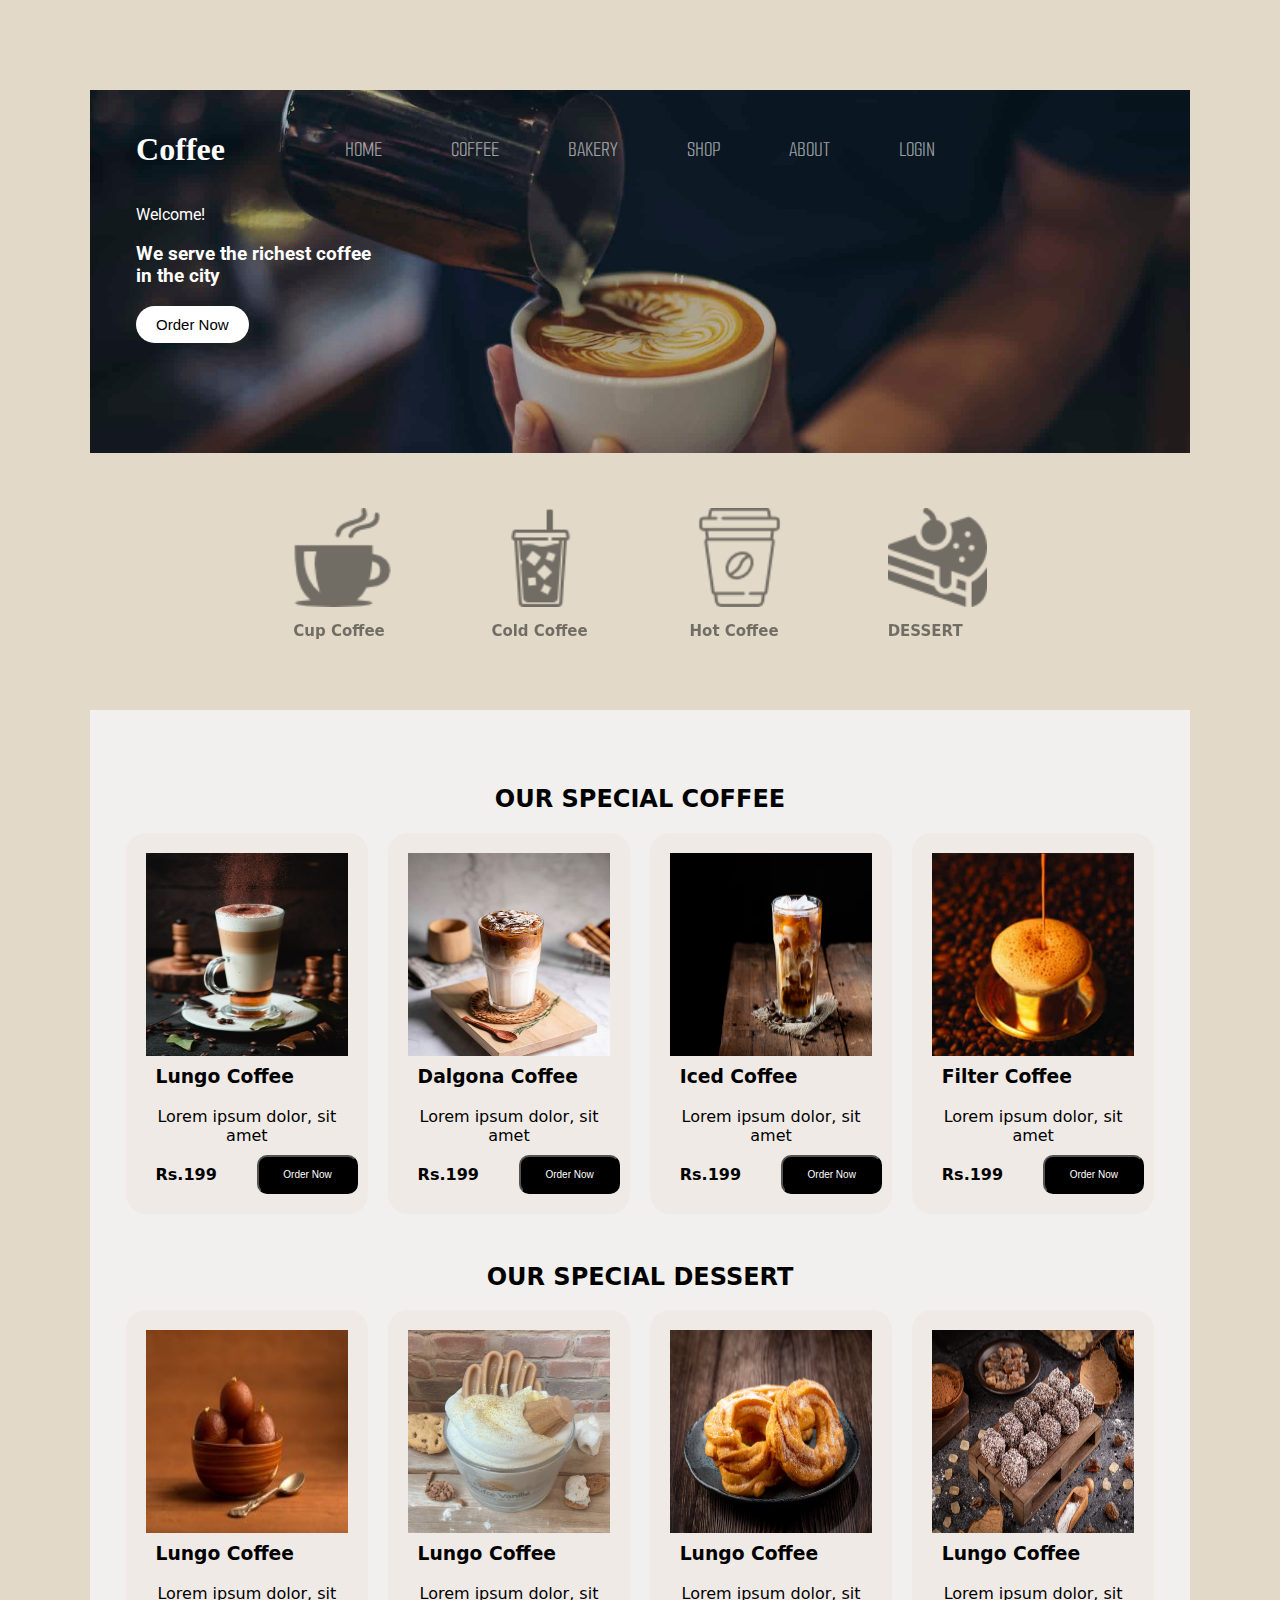
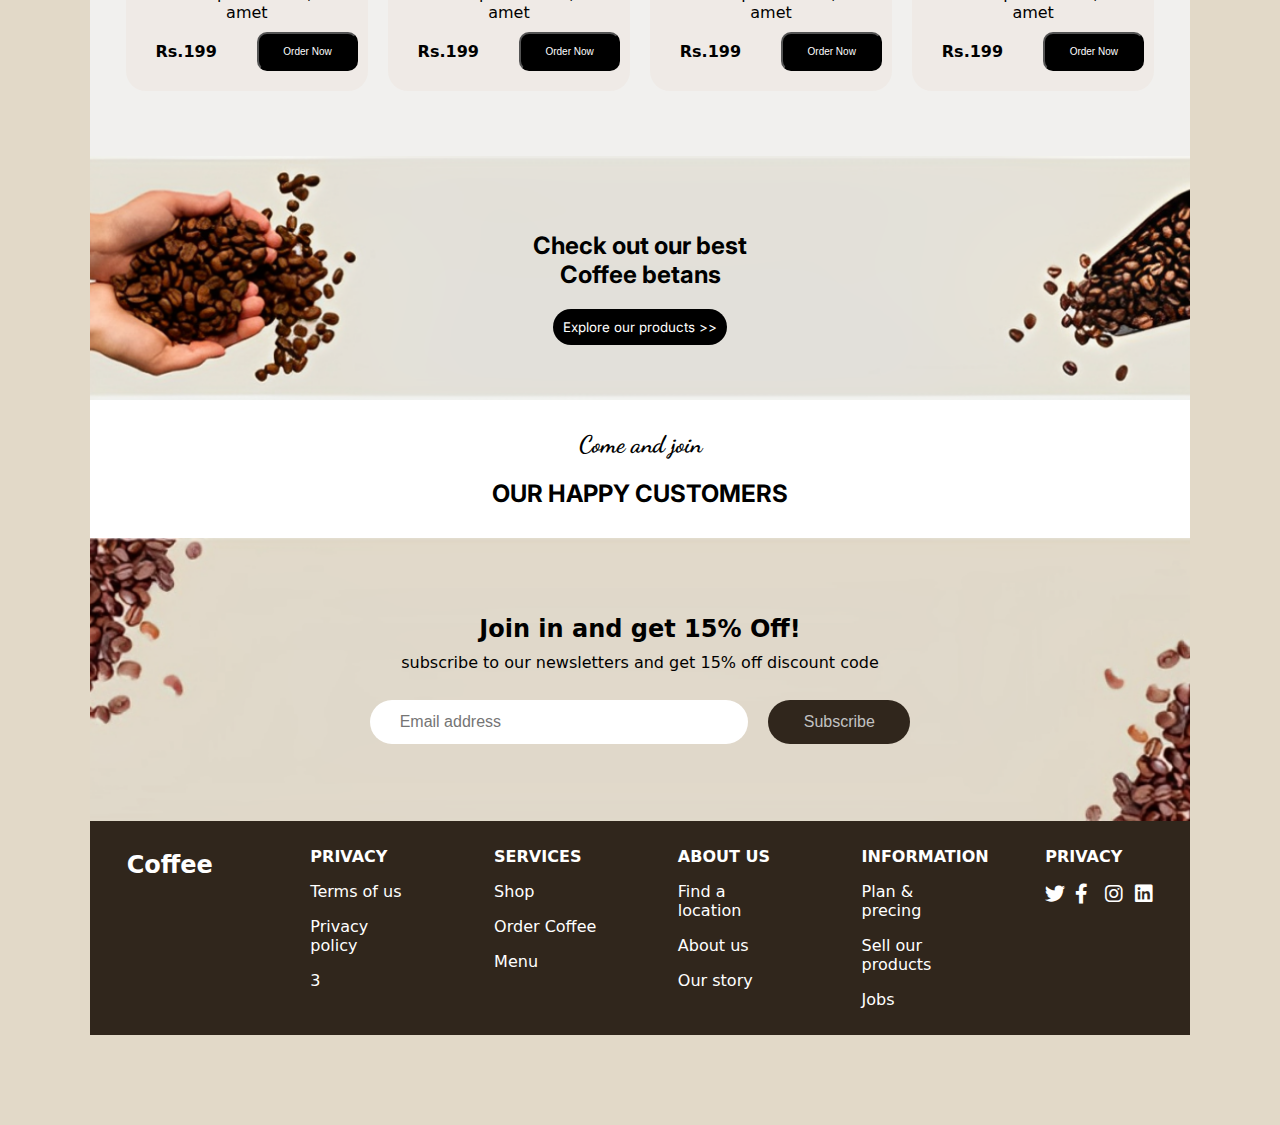
==== index.html @ 4b884c07 "V1" ====
<!DOCTYPE html>
<html lang="en">
<head>
    <meta charset="UTF-8">
    <meta name="viewport" content="width=device-width, initial-scale=1.0">
    <link rel="stylesheet" href="./main.css">
    <link rel="stylesheet" href="https://cdnjs.cloudflare.com/ajax/libs/font-awesome/6.0.0/css/all.min.css">
    <title>Coffe</title>
</head>
<body>
    <div class="head">
        <h1>Coffee</h1>
        <nav>
            <a href="#"><li>HOME</li></a>
            <a href="#"><li>COFFEE</li></a>
            <a href="#"><li>BAKERY</li></a>
            <a href="#"><li>SHOP</li></a>
            <a href="#"><li>ABOUT</li></a>
            <a href="#"><li>LOGIN</li></a>
            <!-- <img src="./images/search.png" alt="" > -->
        </nav>
        <div class="text">
            <p>Welcome!</p>
            <h3>We serve the richest coffee<br>in the city</h3>
            <a href="#"><button>Order Now</button></a>
        </div>

    </div>
    <div class="pic">
        <img src="./images/cup.png" alt="">
        <img src="./images/ice.png" alt="">
        <img src="./images/coffee.png" alt="">
        <img src="./images/cake.png" alt="">
        <p>Cup Coffee</p>
        <p>Cold Coffee</p>
        <p>Hot Coffee</p>
        <p>DESSERT</p>
    </div>

    <div class="main">
        <H2>OUR SPECIAL COFFEE</H2>
        <div class="coffee">
            <div class="case">
                <img src="./images/latte.jpg" alt="">
                <H3>Lungo Coffee</H3>
                <p>Lorem ipsum dolor, sit amet</p>
                <div class="price">
                    <p><strong>Rs.199</strong></p>
                    <button>Order Now</button>
                </div>
            </div>
            <div class="case">
                <img src="./images/coffee.jpg" alt="">
                <H3>Dalgona Coffee</H3>
                <p>Lorem ipsum dolor, sit amet</p>
                <div class="price">
                    <p><strong>Rs.199</strong></p>
                    <button>Order Now</button>
                </div>
            </div>
            <div class="case">
                <img src="./images/creme.avif" alt="">
                <H3>Iced Coffee</H3>
                <p>Lorem ipsum dolor, sit amet</p>
                <div class="price">
                    <p><strong>Rs.199</strong></p>
                    <button>Order Now</button>
                </div>
            </div>
            <div class="case">
                <img src="./images/cup.jpg" alt="">
                <H3>Filter Coffee</H3>
                <p>Lorem ipsum dolor, sit amet</p>
                <div class="price">
                    <p><strong>Rs.199</strong></p>
                    <button>Order Now</button>
                </div>
            </div>
        </div>
        <br>
        <h2>OUR SPECIAL DESSERT</h2>
        <div class="coffee">
            <div class="case">
                <img src="./images/choco.jpg" alt="">
                <H3>Lungo Coffee</H3>
                <p>Lorem ipsum dolor, sit amet</p>
                <div class="price">
                    <p><strong>Rs.199</strong></p>
                    <button>Order Now</button>
                </div>
            </div>
            <div class="case">
                <img src="./images/creme.jpg">
                <H3>Lungo Coffee</H3>
                <p>Lorem ipsum dolor, sit amet</p>
                <div class="price">
                    <p><strong>Rs.199</strong></p>
                    <button>Order Now</button>
                </div>
            </div>
            <div class="case">
                <img src="./images/sugar.avif" alt="">
                <H3>Lungo Coffee</H3>
                <p>Lorem ipsum dolor, sit amet</p>
                <div class="price">
                    <p><strong>Rs.199</strong></p>
                    <button>Order Now</button>
                </div>
            </div>
            <div class="case">
                <img src="./images/cake.jpg" alt="">
                <H3>Lungo Coffee</H3>
                <p>Lorem ipsum dolor, sit amet</p>
                <div class="price">
                    <p><strong>Rs.199</strong></p>
                    <button>Order Now</button>
                </div>
            </div>
        </div>
    </div>
    <div class="space">
        <h2>Check out our best <br> Coffee betans</h2>
        <button>Explore our products >></button>
    </div>
    <div class="comments">
        <h2 id="title">Come and join</h2>
        <h2>OUR HAPPY CUSTOMERS</h2>
        <div class="com">
            
        </div>
    </div>
    <div class="join">
        <h2>Join in and get 15% Off!</h2>
        <p>subscribe to our newsletters and get 15% off discount code</p>
        <div class="mail">
            <input type="mail" id="email-input" placeholder="Email address">
            <button>Subscribe</button>
        </div>
    </div>
    <footer>
        <h2>Coffee</h2>
        <div class="chest">
            <p><strong>PRIVACY</strong></p>
            <p>Terms of us</p>
            <p>Privacy policy</p>
            <p>3</p>
        </div>
        <div class="chest">
            <p><strong>SERVICES</strong></p>
            <p>Shop</p>
            <p>Order Coffee</p>
            <p>Menu</p>
        </div>
        <div class="chest">
            <p><strong>ABOUT US</strong></p>
            <p>Find a location</p>
            <p>About us</p>
            <p>Our story</p>
        </div>
        <div class="chest">
            <p><strong>INFORMATION</strong></p>
            <p>Plan & precing</p>
            <p>Sell our products</p>
            <p>Jobs</p>
        </div>
        <div class="chest">
            <p><strong>PRIVACY</strong></p>
            <div class="icon">
                <a href=""><i class="fa-brands fa-twitter"></i></a>
                <a href=""><i class="fa-brands fa-facebook-f"></i></a>
                <a href=""><i class="fa-brands fa-instagram"></i></a>
                <a href=""><i class="fa-brands fa-linkedin"></i></a>
            </div> 
        </div>
    </footer>
    
</body>
</html>
---- main.css ----
@import url('https://fonts.googleapis.com/css2?family=Smooch+Sans:wght@100..900&display=swap');
@import url('https://fonts.googleapis.com/css2?family=Roboto:ital,wght@0,100..900;1,100..900&display=swap');
@import url('https://fonts.googleapis.com/css2?family=Inter:ital,opsz,wght@0,14..32,100..900;1,14..32,100..900&display=swap');
@import url('https://fonts.googleapis.com/css2?family=Dancing+Script:wght@400..700&display=swap');
        body {
            background-color: #e2d9c8;
            margin: 7%;
        }
        .head {
            display: grid;
            background-image: url(./images/BaristaLatte-Canardcafe.jpg);
            background-position: center;
            background-repeat: no-repeat;
            background-size: cover;
            color: white;
            padding: 20px;
            padding-bottom: 10% ;
            grid-template-columns: 25% 50%;
        }
        .head nav {
            list-style-type: none;
            display: flex; 
            justify-content: center;
            align-items: center;
            gap: 13%;
        }
        .head nav a {
            text-decoration: none;
            color:  rgba(255, 255, 255, 0.60);
        }

        .head nav a:hover {
            color: rgba(163, 163, 163, 0.6);
        }
        
        .head nav li {
            display: inline-block;
            font-size: 140%;
            font-family: "Smooch Sans", serif;
        }
        .head .text {
            font-family: "Roboto", serif;
        }
        .head h1 {
            margin-left: 10%;
        }
        .head button {
            padding: 10px;
            border-radius: 40px;
            background-color: white;
            padding-left: 20px;
            padding-right: 20px;
            font-size: 15px;
            border: none;
            cursor: pointer;
        }

        .text {
            margin-left: 10%;
        }

        .pic {
            display: grid;
            grid-template-columns: 10% 10% 10% 10%;
            justify-content: center;
            margin: 5%;
            gap: 0px 10%;
            filter: opacity(50%);
            font-family: system-ui, -apple-system, BlinkMacSystemFont, 'Segoe UI', Roboto, Oxygen, Ubuntu, Cantarell, 'Open Sans', 'Helvetica Neue', sans-serif;
            font-weight: 600;
            font-size: 15px;
        }

        .main {
            background-color: #f1f0ee;
            text-align: center;
            padding: 5%;
            font-family: system-ui, -apple-system, BlinkMacSystemFont, 'Segoe UI', Roboto, Oxygen, Ubuntu, Cantarell, 'Open Sans', 'Helvetica Neue', sans-serif;
        }

        .main .coffee {
            display: grid;
            justify-content: center;
            grid-template-columns: 25% 25% 25% 25%;
            gap: 2%;
            box-shadow: 3px;
            margin: 10px;
            
        }

        .main .coffee .case {
            display: flex;
            flex-direction: column;
            background-color: #efeae6;
            padding: 20px;
            border-radius: 20px;
        }

        .main .coffee .case .price {
            display: grid;
            grid-template-columns: 50% 50%;
            gap: 10px;
        }

        .main .coffee .case  p {
            display: flex;
            margin: 10px;
        }

        .main .coffee .case  h3 {
            display: flex;
            margin: 10px;
        }

        .main .coffee .case img {
            aspect-ratio: 1/1;
        }

        .main .coffee .case button {
            /* display: none; */
            background-color: black;
            border-radius: 10px;
            color: white;
            font-size: 10px;
            cursor: pointer;
        }

        .main .coffee .case button:hover {
            background-color: rgb(52, 52, 52);
        }

        .space {
            background-image: url(./images/banner1.png);
            background-position: center;
            background-repeat: no-repeat;
            background-size: cover;
            background-color: #e7e1d5;
            background-position: center;
            padding: 5%;
            text-align:center;
            font-family: "Inter", serif;
            margin: 0;
        }

        .space button {
            background-color: black;
            color: white;
            border: none;
            border-radius: 20px;
            padding: 10px;
            font-family: "Inter", serif;
            cursor: pointer;
        }

        img {
            width: 100%;
        }

        footer {
            background-color: #30261c;
            color: white;
            padding: 10px;
            display: grid;
            grid-template-columns: 10% 10% 10% 10% 10% 10%;
            justify-content: center;
            gap: 7%;
            font-family: system-ui, -apple-system, BlinkMacSystemFont, 'Segoe UI', Roboto, Oxygen, Ubuntu, Cantarell, 'Open Sans', 'Helvetica Neue', sans-serif;
        }

        .comments{
            text-align: center;
            background-color: white;
            margin: 0;
            font-family: "Inter", serif;
            padding: 10px;
        }

        .comments #title {
            text-align: center;
            font-family: "Dancing Script", serif;
        }

        .comments .com p {
            margin: 0;
            display: flex;
        }

        .join {
            background-image: url(./images/banner2.png);
            background-position: center;
            background-repeat: no-repeat;
            background-size: cover;
            padding: 7%;
            text-align: center;
            font-family: system-ui, -apple-system, BlinkMacSystemFont, 'Segoe UI', Roboto, Oxygen, Ubuntu, Cantarell, 'Open Sans', 'Helvetica Neue', sans-serif;
        }

        .join h2 {
            margin: 0;
        }

        .join p {
            margin-top: 10px;
            margin-bottom: 3%;
        }

        .join input {
            border-radius: 100px;
            border: none;
            padding: 10px 50px;
        }

        .join .mail {
            display: grid;
            grid-template-columns: 40% 15%;
            gap: 20px;
            justify-content: center;
        }

        .join button {
            background-color: #30261c;
            color: rgb(194, 194, 194);
            border-radius: 100px;
            border: none;
            padding: 13px;
            font-size: 16px;
        }

        #email-input {
            padding-left: 30px; /* Ajoute de l'espace pour l'icône */
            font-size: 16px;
          }
        
        .chest .icon {
            display: grid;
            grid-template-columns: 30px 30px 30px 30px;
            font-size: 20px;
        }
        
        .chest .icon i {
            cursor: pointer;
            color: white;
        }
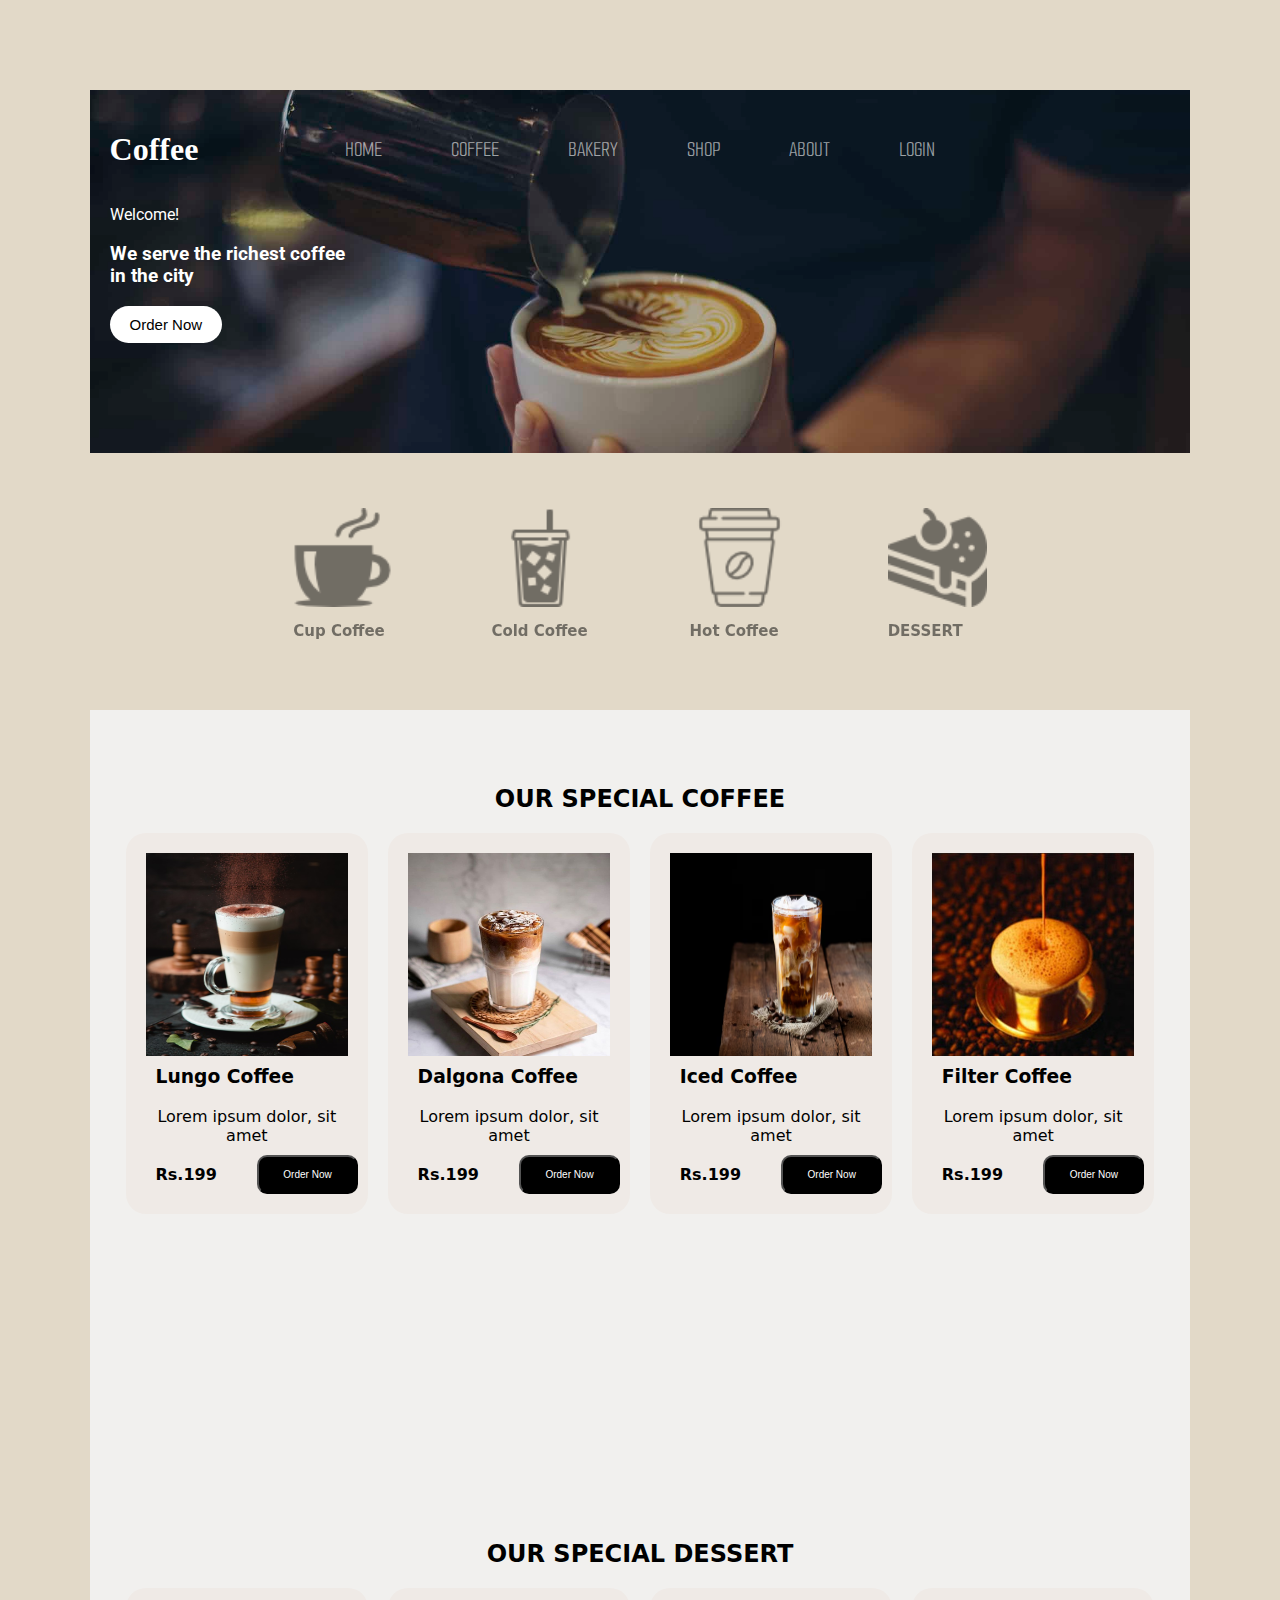
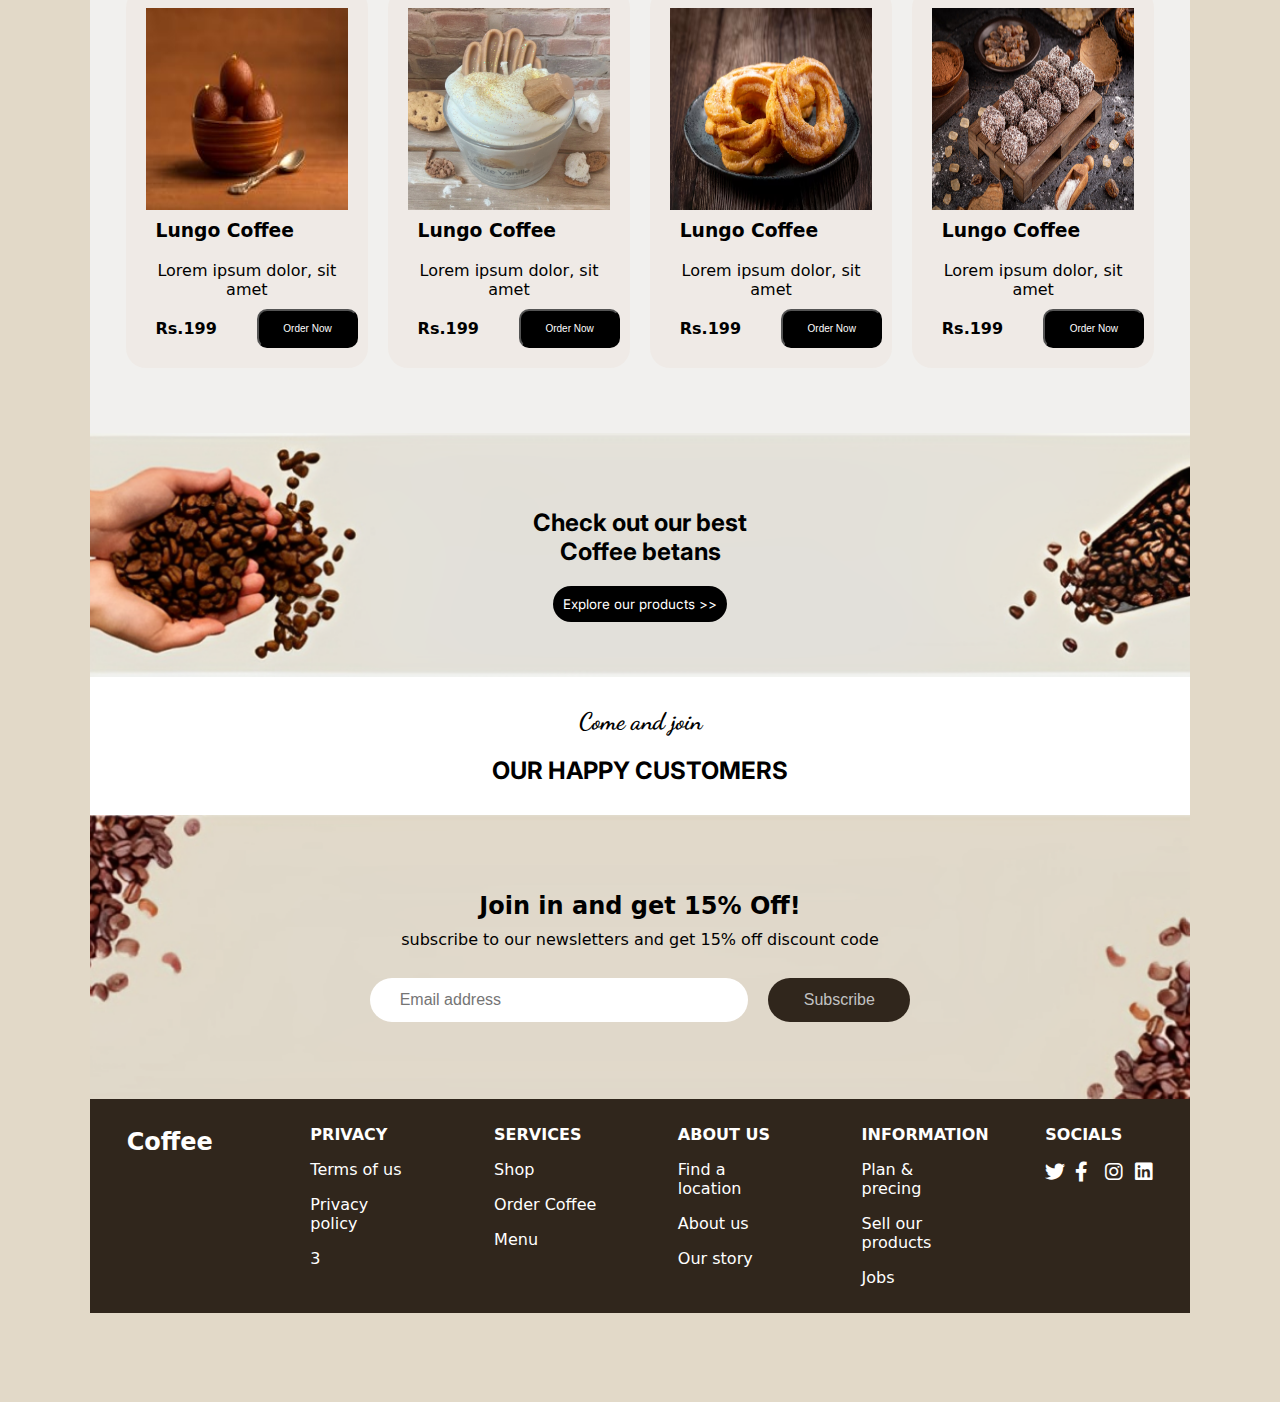
==== commit 13377f02: "Final" ====
--- a/index.html
+++ b/index.html
@@ -8,8 +8,17 @@
     <title>Coffe</title>
 </head>
 <body>
+    <button class="burger">X</button>
     <div class="head">
         <h1>Coffee</h1>
+        <div class="burger-menu">
+            <a href="#"><li>HOME</li></a>
+            <a href="#"><li>COFFEE</li></a>
+            <a href="#"><li>BAKERY</li></a>
+            <a href="#"><li>SHOP</li></a>
+            <a href="#"><li>ABOUT</li></a>
+            <a href="#"><li>LOGIN</li></a>
+        </div>
         <nav>
             <a href="#"><li>HOME</li></a>
             <a href="#"><li>COFFEE</li></a>
@@ -78,7 +87,7 @@
             </div>
         </div>
         <br>
-        <h2>OUR SPECIAL DESSERT</h2>
+        <h2 style="margin-top: 30%;">OUR SPECIAL DESSERT</h2>
         <div class="coffee">
             <div class="case">
                 <img src="./images/choco.jpg" alt="">
@@ -164,7 +173,7 @@
             <p>Jobs</p>
         </div>
         <div class="chest">
-            <p><strong>PRIVACY</strong></p>
+            <p><strong>SOCIALS</strong></p>
             <div class="icon">
                 <a href=""><i class="fa-brands fa-twitter"></i></a>
                 <a href=""><i class="fa-brands fa-facebook-f"></i></a>
@@ -175,4 +184,13 @@
     </footer>
     
 </body>
+<script>
+    const burger = document.querySelector('.burger');
+    const burgerMenu = document.querySelector('.burger-menu');
+
+    burger.addEventListener('click', () => {
+        burgerMenu.classList.toggle('active');
+        burger.textContent = burgerMenu.classList.contains('active') ? '-' : 'X';
+    });
+</script>
 </html>--- a/main.css
+++ b/main.css
@@ -41,9 +41,6 @@
         .head .text {
             font-family: "Roboto", serif;
         }
-        .head h1 {
-            margin-left: 10%;
-        }
         .head button {
             padding: 10px;
             border-radius: 40px;
@@ -53,10 +50,6 @@
             font-size: 15px;
             border: none;
             cursor: pointer;
-        }
-
-        .text {
-            margin-left: 10%;
         }
 
         .pic {
@@ -152,6 +145,10 @@
             cursor: pointer;
         }
 
+        .dessert h2 {
+            margin-top: 100px;
+        }
+
         img {
             width: 100%;
         }
@@ -226,6 +223,7 @@
             font-size: 16px;
         }
 
+
         #email-input {
             padding-left: 30px; /* Ajoute de l'espace pour l'icône */
             font-size: 16px;
@@ -240,4 +238,147 @@
         .chest .icon i {
             cursor: pointer;
             color: white;
+        }
+
+        /* Ajout du style pour le bouton burger */
+        .burger {
+            display: none;
+            background-color: transparent;
+            border: none;
+            position: absolute;
+            right: 10%;
+            top: 30px;
+            font-size: 2rem;
+            cursor: pointer;
+            color: rgb(255, 255, 255);
+        }
+
+        .burger-menu {
+            display: none;
+            position: absolute;
+            top: 60px;
+            left: 0;
+            width: 100%;
+            background-color: rgba(0, 0, 0, 0.8);
+            text-align: center;
+            padding: 20px 0;
+        }
+
+        .burger-menu a {
+            display: block;
+            color: white;
+            text-decoration: none;
+            padding: 10px;
+            font-size: 1.2rem;
+        }
+
+        .burger-menu a:hover {
+            background-color: rgba(255, 255, 255, 0.2);
+        }
+
+        @media (max-width: 1200px) {
+            .head {
+                grid-template-columns: 1fr;
+                text-align: center;
+            }
+
+            .head nav {
+                display: none;
+            }
+
+            .main .coffee {
+                grid-template-columns: 1fr 1fr;
+            }
+
+            .pic {
+                grid-template-columns: 1fr 1fr 1fr 1fr;
+                width: 100%;
+                justify-content: center;
+            }
+
+            footer {
+                grid-template-columns: 1fr 1fr 1fr;
+            }
+
+            footer .icon {
+                gap: 10px;
+            }
+
+            .join .mail {
+                grid-template-columns: 1fr;
+            }
+
+            .head nav {
+                display: none;
+            }
+
+            .burger {
+                display: block;
+                background-color: transparent;
+                top: 11%;
+            }
+
+            .burger-menu.active {
+                display: block;
+                margin-top: 6%;
+            }
+        }
+
+        @media (max-width: 768px) {
+            body {
+                margin: 5%;
+            }
+
+            .head {
+                padding-bottom: 20%;
+            }
+
+            .main .coffee {
+                grid-template-columns: 1fr;
+            }
+
+            .pic {
+                grid-template-columns: 1fr 1fr 1fr 1fr;
+                max-width: 100%;
+
+            }
+
+            footer {
+                grid-template-columns: 1fr;
+                text-align: center;
+                gap: 20px;
+            }
+
+            footer .icon {
+                grid-template-columns: 1fr;
+                justify-content: center;
+                gap: 20px;
+            }
+
+            .join {
+                padding: 10%;
+            }
+
+            .join .mail {
+                grid-template-columns: 1fr;
+            }
+
+            .space {
+                padding: 10%;
+                padding-top: 30%;
+
+            }
+
+            .head nav {
+                display: none;
+            }
+
+            .burger {
+                display: block;
+                top: 5%;
+            }
+
+            .burger-menu.active {
+                display: block;
+            }
         }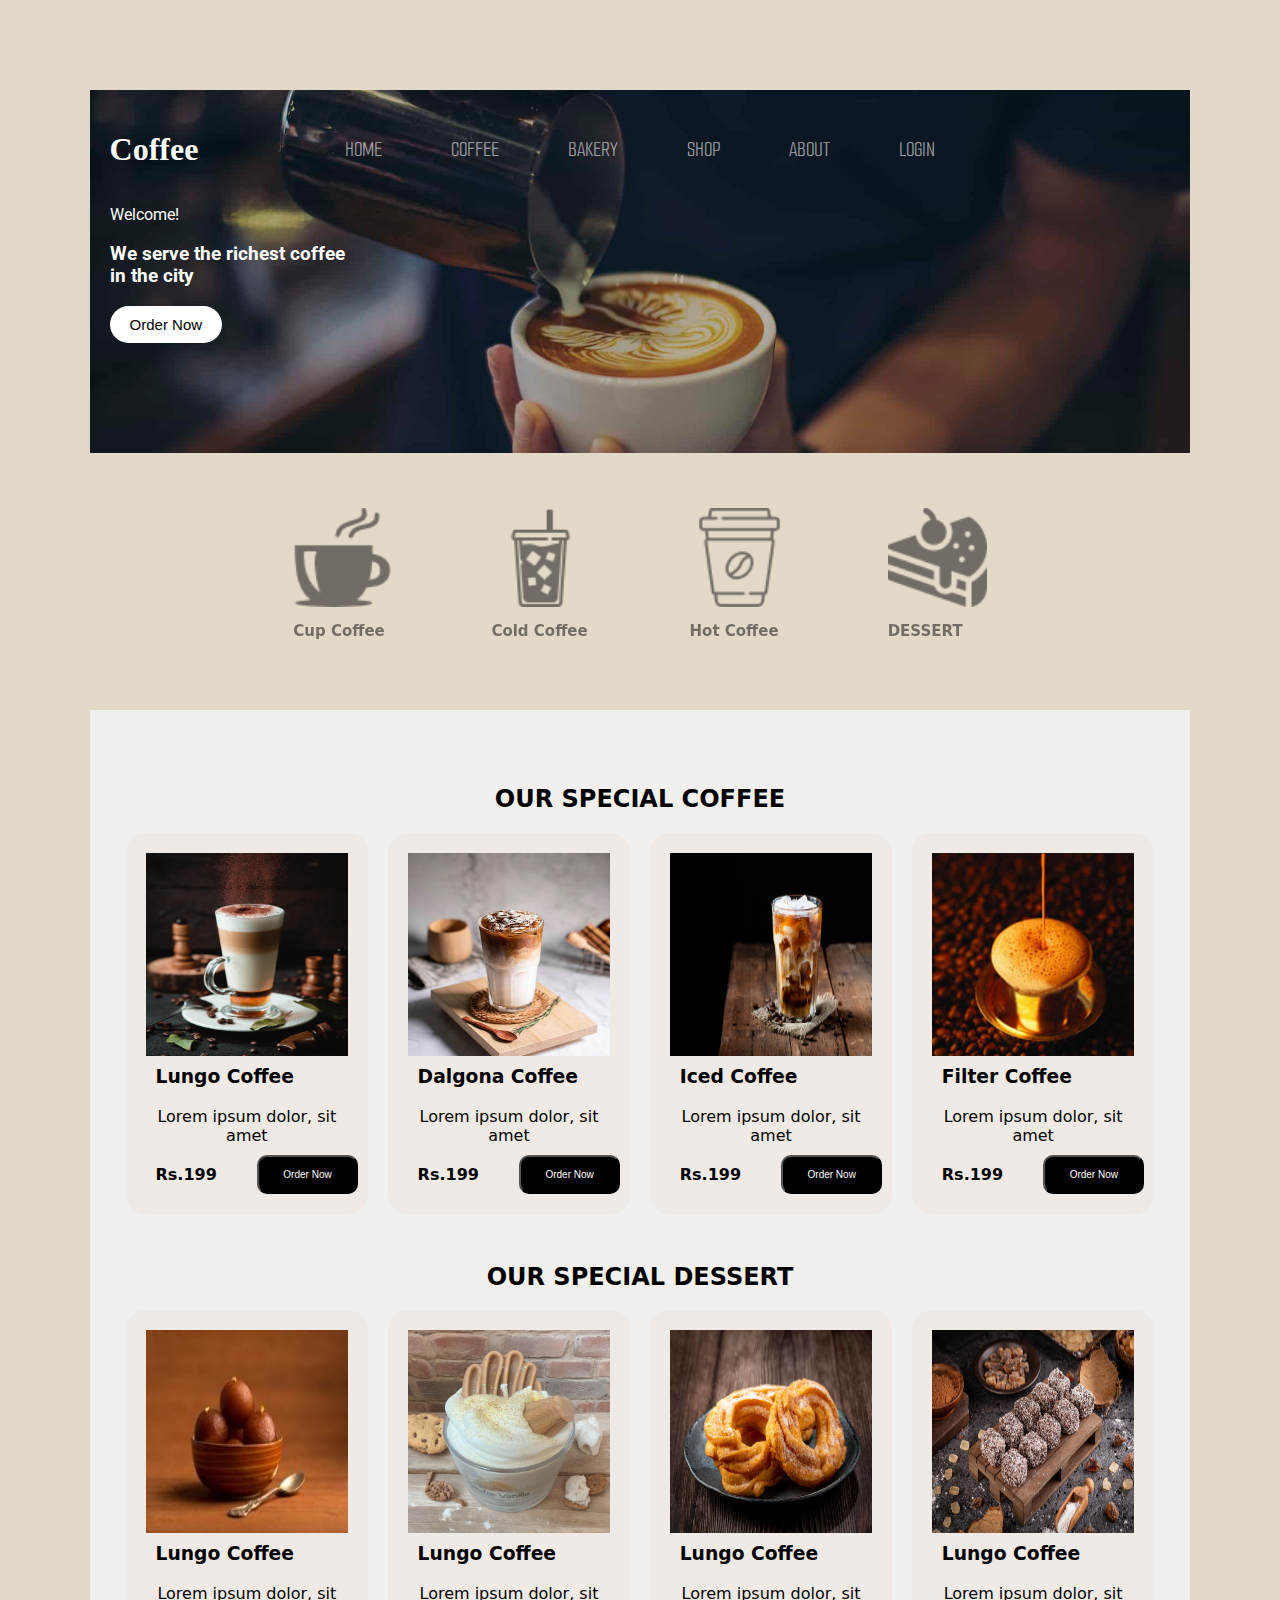
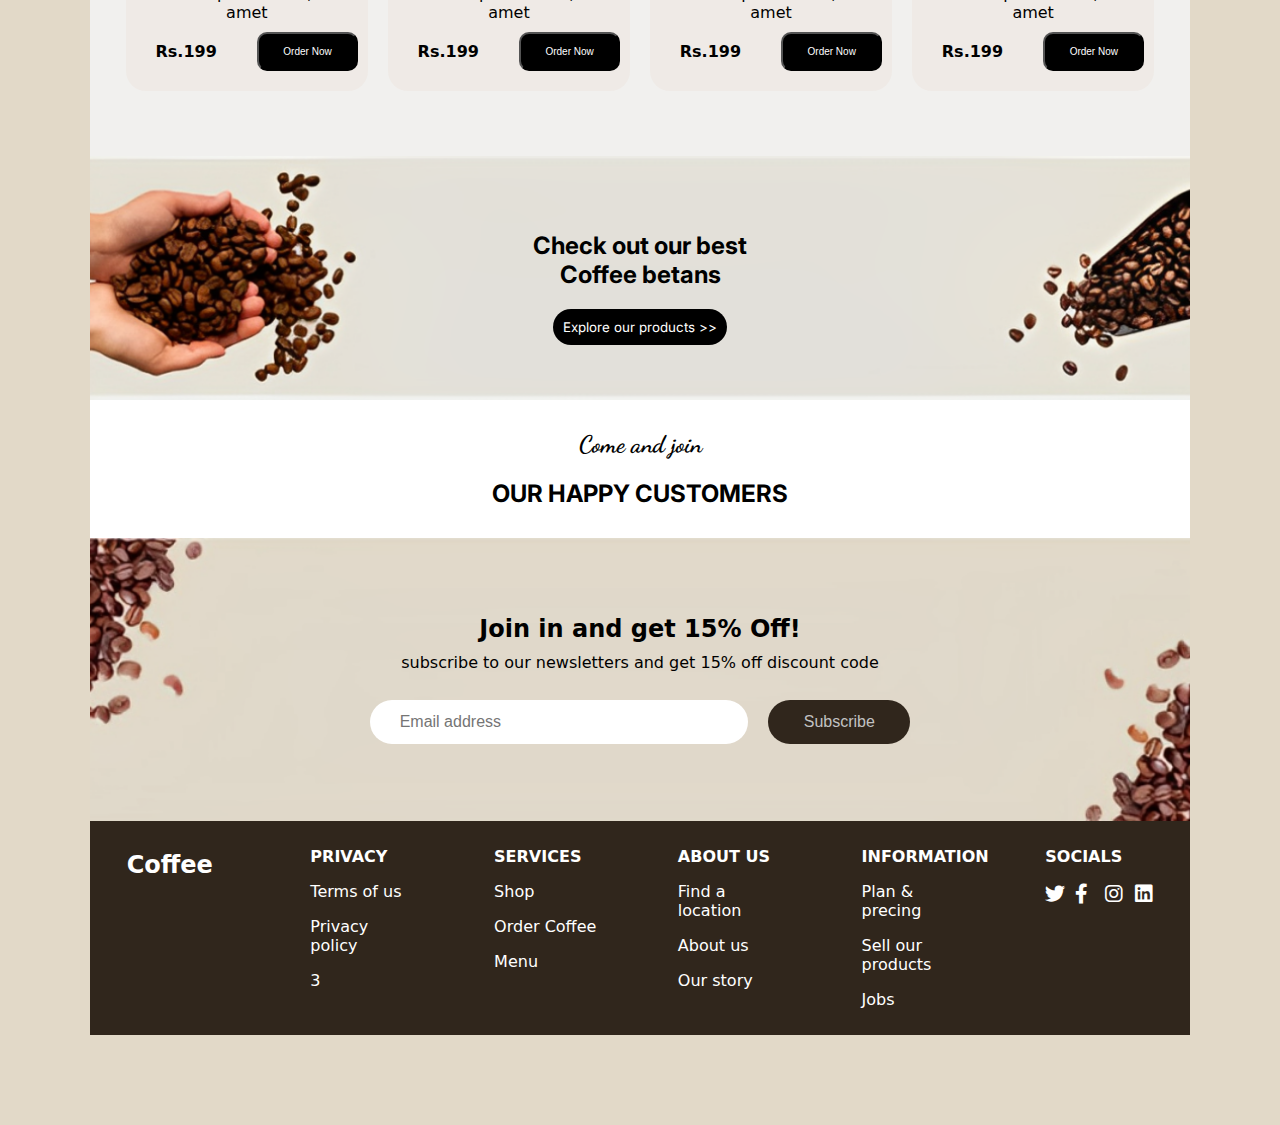
==== commit 7ca92d55: "Update index.html" ====
--- a/index.html
+++ b/index.html
@@ -8,31 +8,31 @@
     <title>Coffe</title>
 </head>
 <body>
-    <button class="burger">X</button>
+    <button class="burger"><i class="fa-solid fa-bars"></i></button>
     <div class="head">
         <h1>Coffee</h1>
         <div class="burger-menu">
-            <a href="#"><li>HOME</li></a>
-            <a href="#"><li>COFFEE</li></a>
-            <a href="#"><li>BAKERY</li></a>
-            <a href="#"><li>SHOP</li></a>
+            <a href="./index.html"><li>HOME</li></a>
+            <a href="./coffe.html"><li>COFFEE</li></a>
+            <a href="https://www.cornulatelier.fr/"><li>BAKERY</li></a>
+            <a href="https://www.easytoys.fr/"><li>SHOP</li></a>
             <a href="#"><li>ABOUT</li></a>
-            <a href="#"><li>LOGIN</li></a>
+            <a href="./login.html"><li>LOGIN</li></a>
         </div>
         <nav>
-            <a href="#"><li>HOME</li></a>
-            <a href="#"><li>COFFEE</li></a>
-            <a href="#"><li>BAKERY</li></a>
-            <a href="#"><li>SHOP</li></a>
+            <a href="./index.html"><li>HOME</li></a>
+            <a href="./coffe.html"><li>COFFEE</li></a>
+            <a href="https://www.cornulatelier.fr/"><li>BAKERY</li></a>
+            <a href="https://www.easytoys.fr/"><li>SHOP</li></a>
             <a href="#"><li>ABOUT</li></a>
-            <a href="#"><li>LOGIN</li></a>
-            <!-- <img src="./images/search.png" alt="" > -->
+            <a href="./login.html"><li>LOGIN</li></a>
         </nav>
         <div class="text">
             <p>Welcome!</p>
             <h3>We serve the richest coffee<br>in the city</h3>
             <a href="#"><button>Order Now</button></a>
         </div>
+
 
     </div>
     <div class="pic">
@@ -87,7 +87,7 @@
             </div>
         </div>
         <br>
-        <h2 style="margin-top: 30%;">OUR SPECIAL DESSERT</h2>
+        <h2>OUR SPECIAL DESSERT</h2>
         <div class="coffee">
             <div class="case">
                 <img src="./images/choco.jpg" alt="">
@@ -135,7 +135,8 @@
         <h2 id="title">Come and join</h2>
         <h2>OUR HAPPY CUSTOMERS</h2>
         <div class="com">
-            
+            <script src="https://static.elfsight.com/platform/platform.js" async></script>
+            <div class="elfsight-app-1a8d6984-25a5-497f-aefb-65c2e270d6f0" data-elfsight-app-lazy></div>
         </div>
     </div>
     <div class="join">
@@ -190,7 +191,7 @@
 
     burger.addEventListener('click', () => {
         burgerMenu.classList.toggle('active');
-        burger.textContent = burgerMenu.classList.contains('active') ? '-' : 'X';
+        burger.textContent = burgerMenu.classList.contains('active') ? 'x' : '+';
     });
 </script>
-</html>+</html>
--- a/main.css
+++ b/main.css
@@ -5,6 +5,7 @@
         body {
             background-color: #e2d9c8;
             margin: 7%;
+            overflow-x: hidden;
         }
         .head {
             display: grid;
@@ -240,7 +241,6 @@
             color: white;
         }
 
-        /* Ajout du style pour le bouton burger */
         .burger {
             display: none;
             background-color: transparent;
@@ -251,17 +251,20 @@
             font-size: 2rem;
             cursor: pointer;
             color: rgb(255, 255, 255);
+            z-index: 1;
         }
 
         .burger-menu {
-            display: none;
+            display: block;
             position: absolute;
-            top: 60px;
-            left: 0;
+            top: 100px;
+            left: 100%;
             width: 100%;
             background-color: rgba(0, 0, 0, 0.8);
             text-align: center;
             padding: 20px 0;
+            list-style-type: none;
+            transition: 1s;
         }
 
         .burger-menu a {
@@ -292,8 +295,7 @@
 
             .pic {
                 grid-template-columns: 1fr 1fr 1fr 1fr;
-                width: 100%;
-                justify-content: center;
+                max-width: 100%;
             }
 
             footer {
@@ -320,11 +322,12 @@
 
             .burger-menu.active {
                 display: block;
-                margin-top: 6%;
+                left: 0;
             }
         }
 
         @media (max-width: 768px) {
+            
             body {
                 margin: 5%;
             }
@@ -380,5 +383,6 @@
 
             .burger-menu.active {
                 display: block;
+                left: 0;
             }
         }